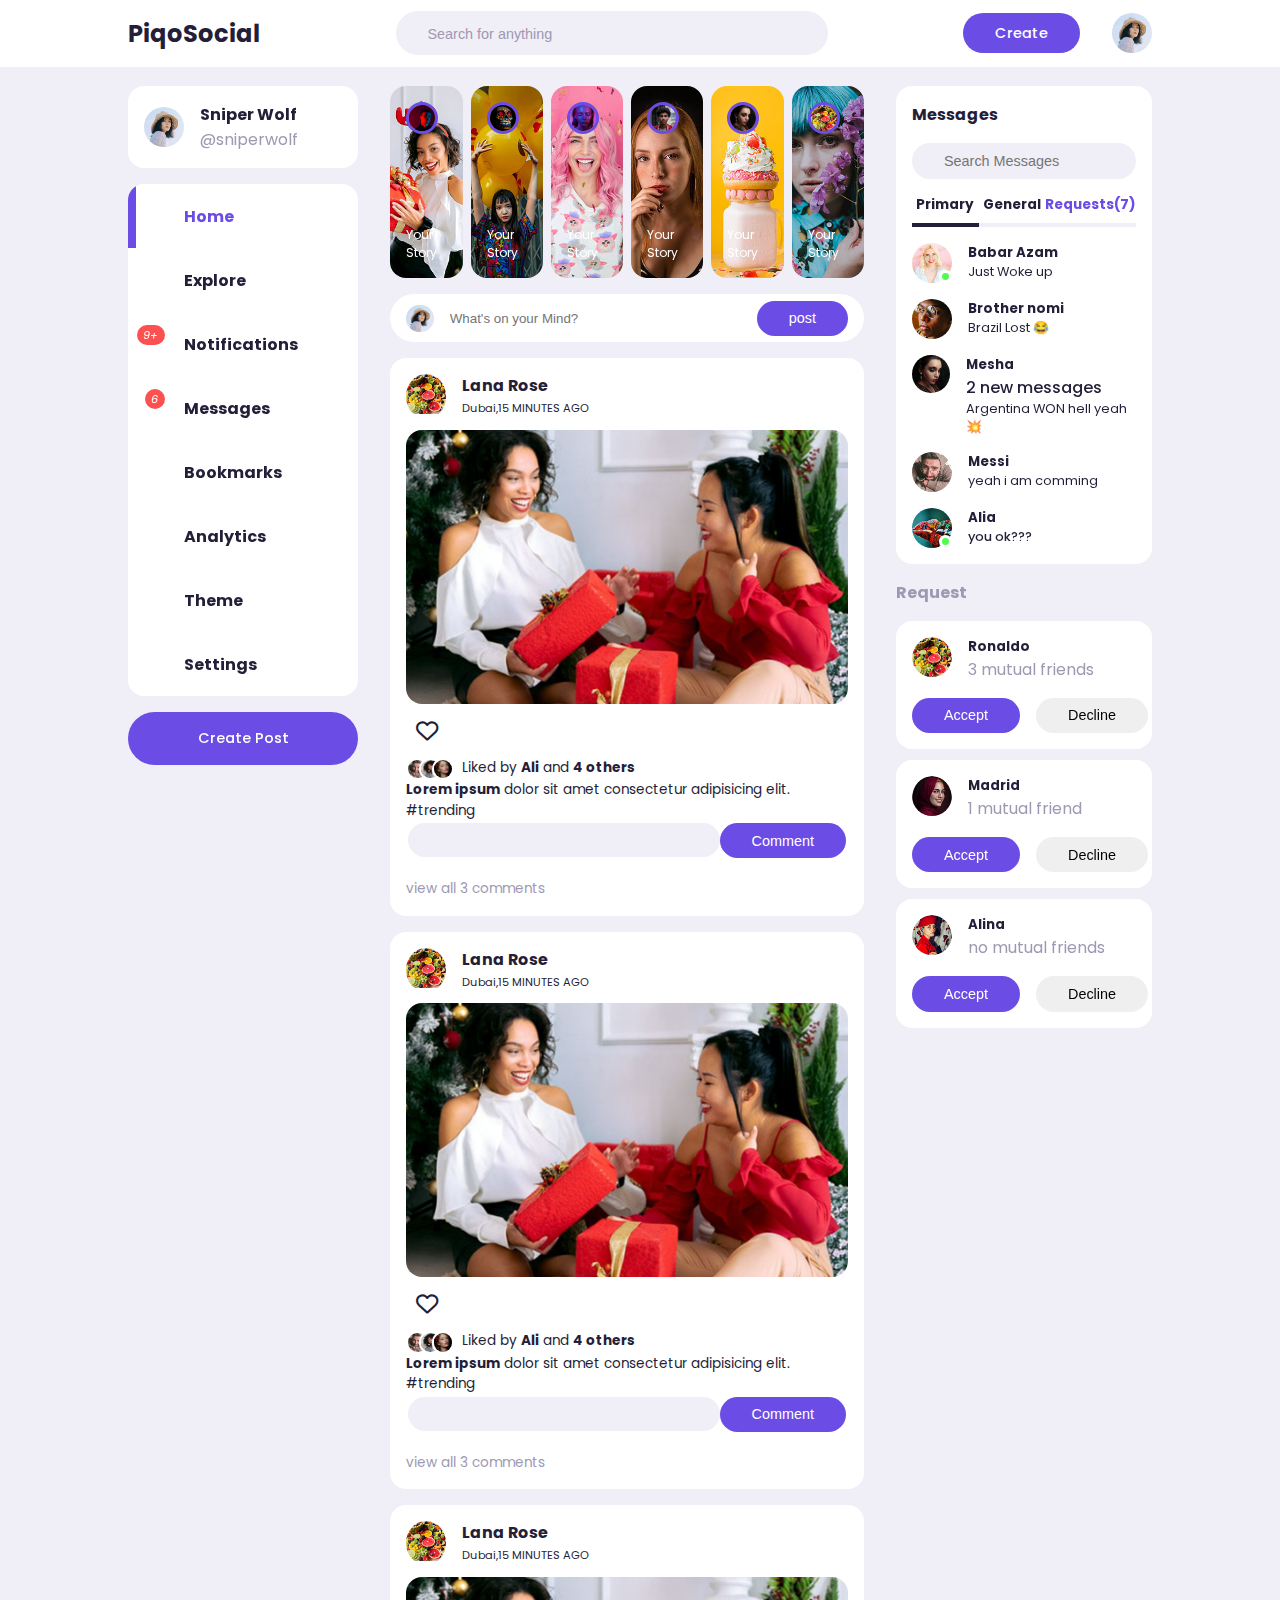
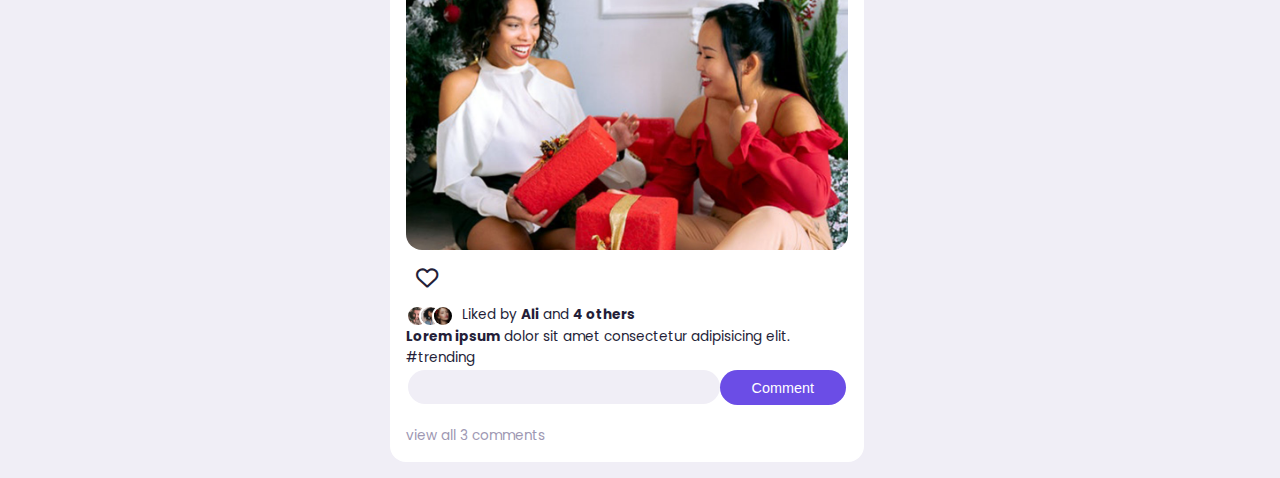
==== index_main.html @ 57a27496 "First commit" ====
<!DOCTYPE html>
<html lang="en">
  <head>
    <meta charset="UTF-8" />
    <meta http-equiv="X-UA-Compatible" content="IE=edge" />
    <meta name="viewport" content="width=device-width, initial-scale=1.0" />
    <title>PiqoSocial</title>
    <!-- CDN FOR ICONS -->
    <link
      rel="stylesheet"
      href="http://code.ionicframework.com/ionicons/2.0.1/css/ionicons.min.css"
    />
    <link
      rel="stylesheet"
      href="https://cdnjs.cloudflare.com/ajax/libs/font-awesome/6.2.1/css/all.min.css"
    />
    <link
      rel="stylesheet"
      href="https://unicons.iconscout.com/release/v2.1.6/css/unicons.css"
    />
    <!-- STYLESHEET LINK -->
    <link rel="stylesheet" href="./styles.css" />
  </head>
  <body>
    <nav>
      <div class="container">
        <h2 class="logo">PiqoSocial</h2>
        <div class="search-bar">
          <i class="uil uil-search search-api"></i>
          <input
            type="search"
            placeholder="Search for anything"
            id="feed-search"
          />
        </div>
        <div class="create">
          <label class="btn btn-primary" for="create-post">Create</label>
          <div class="profile-picture">
            <img src="./images/profile-1.jpg" alt="Profile Picture" />
          </div>
        </div>
      </div>
    </nav>
    <!-- /* ---------------------Main-Body-------------------------- */ -->
    <main>
      <div class="container">
        <!-- /* ========================Subsection-Left============================ */ -->

        <div class="left">
          <a class="profile">
            <div class="profile-picture">
              <img src="./images/profile-1.jpg" alt="Profile Picture" />
            </div>
            <div class="handle">
              <h4>Sniper Wolf</h4>
              <p class="text-muted">@sniperwolf</p>
            </div>
          </a>
          <!-- ----------Side-Bar----------------- -->
          <div class="sidebar">
            <a class="menu-item active">
              <span><i class="uil uil-home"></i></span>
              <h3>Home</h3>
            </a>
            <a class="menu-item"
              ><span><i class="uil uil-compass"></i></span>
              <h3>Explore</h3>
            </a>
            <a class="menu-item" id="notifications"
              ><span
                ><i class="uil uil-bell"
                  ><small class="notifications-count">9+</small></i
                ></span
              >
              <h3>Notifications</h3>
              <!-- ---------Notification POPUP--------------- -->
              <div class="notifications-popup">
                <div>
                  <div class="profile-picture">
                    <img src="./images/profile-2.jpg" alt="Profile Picture" />
                  </div>
                  <div class="notofication-body">
                    <b>Ali</b> accepted your friend request.
                    <small class="text-muted">2 DAYS AGO </small>
                  </div>
                </div>
                <div>
                  <div class="profile-picture">
                    <img src="./images/profile-3.jpg" alt="Profile Picture" />
                  </div>
                  <div class="notofication-body">
                    <b>Baber</b> Commented on your post.
                    <small class="text-muted">3 SECONDS AGO </small>
                  </div>
                </div>
                <div>
                  <div class="profile-picture">
                    <img src="./images/profile-4.jpg" alt="Profile Picture" />
                  </div>
                  <div class="notofication-body">
                    <b>Jane Foster</b> and <b>3 others</b> liked your post.
                    <small class="text-muted">3 MINUTES AGO </small>
                  </div>
                </div>
                <div>
                  <div class="profile-picture">
                    <img src="./images/profile-5.jpg" alt="Profile Picture" />
                  </div>
                  <div class="notofication-body">
                    <b>Emilia clark</b> Commented on a post you are tagged in.
                    <small class="text-muted">3 HOUR AGO </small>
                  </div>
                </div>
                <div>
                  <div class="profile-picture">
                    <img src="./images/profile-6.jpg" alt="Profile Picture" />
                  </div>
                  <div class="notofication-body">
                    <b>Ivanka Trump</b> Commented on a post you are tagged in.
                    <small class="text-muted">3 HOUR AGO </small>
                  </div>
                </div>
                <div>
                  <div class="profile-picture">
                    <img src="./images/profile-7.jpg" alt="Profile Picture" />
                  </div>
                  <div class="notofication-body">
                    <b>Baber</b> Commented on your post.
                    <small class="text-muted">3 SECONDS AGO </small>
                  </div>
                </div>
              </div>
            </a>
            <a class="menu-item" id="messages-notifications"
              ><span
                ><i class="uil uil-envelope-alt"
                  ><small class="notifications-count">6</small></i
                ></span
              >
              <h3>Messages</h3></a
            >
            <a class="menu-item">
              <span><i class="uil uil-bookmark"></i></span>
              <h3>Bookmarks</h3>
            </a>
            <a class="menu-item">
              <span><i class="uil uil-chart-line"></i></span>
              <h3>Analytics</h3>
            </a>
            <a class="menu-item" id="theme"
              ><span><i class="uil uil-palette"></i></span>
              <h3>Theme</h3>
            </a>
            <a class="menu-item"
              ><span><i class="uil uil-setting"></i></span>
              <h3>Settings</h3>
            </a>
          </div>
          <!-- End of SideBar -->
          <label for="create-post" class="btn btn-primary">Create Post</label>
        </div>
        <!-- END OF LEFT SIDE/* ========================Subsection-Middle============================ */ -->

        <div class="middle">
          <!-- Stories -->
          <div class="stories">
            <div class="story">
              <div class="profile-picture">
                <img src="./images/profile-8.jpg" alt="Profile Picture" />
              </div>
              <p class="name">Your Story</p>
            </div>
            <div class="story">
              <div class="profile-picture">
                <img src="./images/profile-9.jpg" alt="Profile Picture" />
              </div>
              <p class="name">Your Story</p>
            </div>
            <div class="story">
              <div class="profile-picture">
                <img src="./images/profile-10.jpg" alt="Profile Picture" />
              </div>
              <p class="name">Your Story</p>
            </div>
            <div class="story">
              <div class="profile-picture">
                <img src="./images/profile-11.jpg" alt="Profile Picture" />
              </div>
              <p class="name">Your Story</p>
            </div>
            <div class="story">
              <div class="profile-picture">
                <img src="./images/profile-12.jpg" alt="Profile Picture" />
              </div>
              <p class="name">Your Story</p>
            </div>
            <div class="story">
              <div class="profile-picture">
                <img src="./images/profile-13.jpg" alt="Profile Picture" />
              </div>
              <p class="name">Your Story</p>
            </div>
          </div>
          <!-- ------------------END OF STORY---------------- -->
          <form class="create-post">
            <div class="profile-picture">
              <img src="./images/profile-1.jpg" alt="Profile Picture" />
            </div>
            <input
              type="text"
              placeholder="What's on your Mind?"
              id="create-post"
            />
            <input
              type="submit"
              value="post"
              class="btn btn-primary post-create"
            />
          </form>
          <!-- -------------------------------Feeds------------------------ -->

          <div class="feeds">
            <!-- -------------------------------1st Feed------------------- -->

            <div class="feed">
              <div class="head">
                <div class="user">
                  <div class="profile-picture">
                    <img src="./images/profile-13.jpg" alt="Profile Picture" />
                  </div>
                  <div class="ingo">
                    <h3>Lana Rose</h3>
                    <small>Dubai,15 MINUTES AGO</small>
                  </div>
                </div>
                <span class="edit">
                  <i class="uil uil-ellipsis-h"></i>
                  <!-- <i class="uil uil-delete"></i> -->
                </span>
              </div>
              <div class="photo">
                <img src="./images/feed-1.jpg" alt="image" />
              </div>
              <div class="action-buttons">
                <div class="intraction-buttons">
                  <span class="like-btn">
                    <i class="fa-regular fa-heart active"></i
                    ><i class="fa-solid fa-heart"></i>
                  </span>
                  <span class="Comment-btn">
                    <i class="uil uil-comment-dots"></i>
                  </span>
                  <span>
                    <i class="uil uil-share-alt"></i>
                  </span>
                </div>
                <div class="bookmark">
                  <span>
                    <i class="uil uil-bookmark-full"></i>
                  </span>
                </div>
              </div>
              <div class="liked-by">
                <span><img src="./images/profile-15.jpg" alt="" /></span>
                <span><img src="./images/profile-3.jpg" alt="" /></span>
                <span><img src="./images/profile-6.jpg" alt="" /></span>
                <p>Liked by <b>Ali</b> and <b>4 others</b></p>
              </div>
              <div class="caption">
                <p>
                  <b> Lorem ipsum</b> dolor sit amet consectetur adipisicing
                  elit.
                  <span class="hash-tag">#trending</span>
                </p>
              </div>
              <table>
                <tr>
                  <td>
                    <form
                      onsubmit="event.preventDefault();onFormSubmit();"
                      autocomplete="off"
                    >
                      <div class="Comment-area">
                        <input type="text" name="fullName" class="fullName" />
                        <label
                          class="validation-error hide fullNameValidationError"
                        ></label>
                        <div class="form-action-buttons">
                          <input
                            type="submit"
                            value="Comment"
                            class="btn btn-primary"
                          />
                        </div>
                      </div>
                    </form>
                  </td>
                  <td>
                    <table class="list employeeList">
                      <thead>
                        <tr>
                          <th></th>

                          <th></th>
                        </tr>
                      </thead>
                      <tbody></tbody>
                    </table>
                  </td>
                </tr>
              </table>
              <div class="comments text-muted comment-count-text">
                view all 3 comments
              </div>
              <!-- ---------------------------1st Feed end------------------- -->
            </div>
            <!-- -------------------------------2nd Feed------------------- -->

            <div class="feed">
              <div class="head">
                <div class="user">
                  <div class="profile-picture">
                    <img src="./images/profile-13.jpg" alt="Profile Picture" />
                  </div>
                  <div class="ingo">
                    <h3>Lana Rose</h3>
                    <small>Dubai,15 MINUTES AGO</small>
                  </div>
                </div>
                <span class="edit">
                  <i class="uil uil-ellipsis-h"></i>
                </span>
              </div>
              <div class="photo">
                <img src="./images/feed-1.jpg" alt="image" />
              </div>
              <div class="action-buttons">
                <div class="intraction-buttons">
                  <span class="like-btn">
                    <i class="fa-regular fa-heart active"></i
                    ><i class="fa-solid fa-heart"></i>
                  </span>
                  <span class="Comment-btn">
                    <i class="uil uil-comment-dots"></i>
                  </span>
                  <span>
                    <i class="uil uil-share-alt"></i>
                  </span>
                </div>
                <div class="bookmark">
                  <span>
                    <i class="uil uil-bookmark-full"></i>
                  </span>
                </div>
              </div>
              <div class="liked-by">
                <span><img src="./images/profile-15.jpg" alt="" /></span>
                <span><img src="./images/profile-3.jpg" alt="" /></span>
                <span><img src="./images/profile-6.jpg" alt="" /></span>
                <p>Liked by <b>Ali</b> and <b>4 others</b></p>
              </div>
              <div class="caption">
                <p>
                  <b> Lorem ipsum</b> dolor sit amet consectetur adipisicing
                  elit.
                  <span class="hash-tag">#trending</span>
                </p>
              </div>
              <table>
                <tr>
                  <td>
                    <form
                      onsubmit="event.preventDefault();onFormSubmit();"
                      autocomplete="off"
                    >
                      <div class="Comment-area">
                        <input type="text" name="fullName" class="fullName" />
                        <label
                          class="validation-error hide fullNameValidationError"
                        ></label>
                        <div class="form-action-buttons">
                          <input
                            type="submit"
                            value="Comment"
                            class="btn btn-primary"
                          />
                        </div>
                      </div>
                    </form>
                  </td>
                  <td>
                    <table class="list employeeList">
                      <thead>
                        <tr>
                          <th></th>

                          <th></th>
                        </tr>
                      </thead>
                      <tbody></tbody>
                    </table>
                  </td>
                </tr>
              </table>
              <div class="comments text-muted comment-count-text">
                view all 3 comments
              </div>
              <!-- <div class="comments text-muted">view all 3 comments</div> -->
            </div>
            <!-- --------------------------2nd Feed End------------------- -->

            <!-- -------------------------------3rd Feed------------------- -->

            <div class="feed">
              <div class="head">
                <div class="user">
                  <div class="profile-picture">
                    <img src="./images/profile-13.jpg" alt="Profile Picture" />
                  </div>
                  <div class="ingo">
                    <h3>Lana Rose</h3>
                    <small>Dubai,15 MINUTES AGO</small>
                  </div>
                </div>
                <span class="edit">
                  <i class="uil uil-ellipsis-h"></i>
                </span>
              </div>
              <div class="photo">
                <img src="./images/feed-1.jpg" alt="image" />
              </div>
              <div class="action-buttons">
                <div class="intraction-buttons">
                  <span class="like-btn">
                    <i class="fa-regular fa-heart active"></i
                    ><i class="fa-solid fa-heart"></i>
                  </span>
                  <span class="Comment-btn">
                    <i class="uil uil-comment-dots"></i>
                  </span>
                  <span>
                    <i class="uil uil-share-alt"></i>
                  </span>
                </div>
                <div class="bookmark">
                  <span>
                    <i class="uil uil-bookmark-full"></i>
                  </span>
                </div>
              </div>
              <div class="liked-by">
                <span><img src="./images/profile-15.jpg" alt="" /></span>
                <span><img src="./images/profile-3.jpg" alt="" /></span>
                <span><img src="./images/profile-6.jpg" alt="" /></span>
                <p>Liked by <b>Ali</b> and <b>4 others</b></p>
              </div>
              <div class="caption">
                <p>
                  <b> Lorem ipsum</b> dolor sit amet consectetur adipisicing
                  elit.
                  <span class="hash-tag">#trending</span>
                </p>
              </div>
              <table>
                <tr>
                  <td>
                    <form
                      onsubmit="event.preventDefault();onFormSubmit();"
                      autocomplete="off"
                    >
                      <div class="Comment-area">
                        <input type="text" name="fullName" class="fullName" />
                        <label
                          class="validation-error hide fullNameValidationError"
                        ></label>
                        <div class="form-action-buttons">
                          <input
                            type="submit"
                            value="Comment"
                            class="btn btn-primary"
                          />
                        </div>
                      </div>
                    </form>
                  </td>
                  <td>
                    <table class="list employeeList">
                      <thead>
                        <tr>
                          <th></th>

                          <th></th>
                        </tr>
                      </thead>
                      <tbody></tbody>
                    </table>
                  </td>
                </tr>
              </table>
              <div class="comments text-muted comment-count-text">
                view all 3 comments
              </div>
            </div>
            <!-- --------------------------3rd Feed End------------------- -->
          </div>
          <!-- --------------------------Feeds End------------------- -->
        </div>
        <!-- /* =================Subsection-Middle End=================== */ -->

        <!-- /* ========================Subsection-Right============================ */ -->

        <div class="right">
          <div class="messages">
            <div class="headings">
              <h4>Messages</h4>
              <i class="uil uil-edit"></i>
            </div>
            <!-- --------------------------Search Bar------------------- -->
            <div class="search-bar">
              <i class="uil uil-search"></i>
              <input
                type="search"
                placeholder="Search Messages"
                id="message-search"
              />
            </div>
            <!-- --------------------------Message Catagory------------------- -->
            <div class="category">
              <h6 class="active">Primary</h6>
              <h6>General</h6>
              <h6 class="message-requests">Requests(7)</h6>
            </div>
            <!-- --------------------------Message------------------- -->
            <div class="message">
              <div class="profile-picture">
                <img src="./images/profile-17.jpg" />
                <div class="active"></div>
              </div>
              <div class="message-body">
                <h5>Babar Azam</h5>
                <p class="text-Muted">Just Woke up</p>
              </div>
            </div>
            <!-- --------------------------Message------------------- -->
            <div class="message">
              <div class="profile-picture">
                <img src="./images/profile-18.jpg" />
              </div>
              <div class="message-body">
                <h5>Brother nomi</h5>
                <p class="text-Muted">Brazil Lost 😂</p>
              </div>
            </div>
            <!-- --------------------------Message------------------- -->
            <div class="message">
              <div class="profile-picture">
                <img src="./images/profile-12.jpg" />
              </div>
              <div class="message-body">
                <h5>Mesha</h5>
                <div class="text-bold">2 new messages</div>

                <p class="text-Muted">Argentina WON hell yeah💥</p>
              </div>
            </div>
            <!-- --------------------------Message------------------- -->
            <div class="message">
              <div class="profile-picture">
                <img src="./images/profile-15.jpg" />
              </div>
              <div class="message-body">
                <h5>Messi</h5>
                <p class="text-Muted">yeah i am comming</p>
              </div>
            </div>
            <!-- --------------------------Message------------------- -->
            <div class="message">
              <div class="profile-picture">
                <img src="./images/profile-19.jpg" />
                <div class="active"></div>
              </div>
              <div class="message-body">
                <h5>Alia</h5>
                <p class="text-bold">you ok???</p>
              </div>
            </div>
          </div>
          <!-- ------------------END OF Message------------------- -->

          <!-- --------------------------Friend Requests------------------- -->
          <div class="friend-requests">
            <h4>Request</h4>
            <!-- --------------------------Request 1------------------- -->

            <div class="request">
              <div class="info">
                <div class="profile-picture">
                  <img src="./images/profile-13.jpg" />
                </div>
                <div>
                  <h5>Ronaldo</h5>
                  <p class="text-muted">3 mutual friends</p>
                </div>
              </div>
              <div class="action">
                <button class="btn btn-primary">Accept</button>
                <button class="btn">Decline</button>
              </div>
            </div>
            <!-- --------------------------Request 2------------------- -->

            <div class="request">
              <div class="info">
                <div class="profile-picture">
                  <img src="./images/profile-20.jpg" />
                </div>
                <div>
                  <h5>Madrid</h5>
                  <p class="text-muted">1 mutual friend</p>
                </div>
              </div>
              <div class="action">
                <button class="btn btn-primary">Accept</button>
                <button class="btn">Decline</button>
              </div>
            </div>
            <!-- --------------------------Request 3------------------- -->

            <div class="request">
              <div class="info">
                <div class="profile-picture">
                  <img src="./images/profile-16.jpg" />
                </div>
                <div>
                  <h5>Alina</h5>
                  <p class="text-muted">no mutual friends</p>
                </div>
              </div>
              <div class="action">
                <button class="btn btn-primary">Accept</button>
                <button class="btn">Decline</button>
              </div>
            </div>
          </div>
        </div>
        <!-- /* ==================Subsection-Right-END=================== */ -->
      </div>
    </main>
    <!-- /* ==================Theme Customization=================== */ -->
    <div class="customize-theme">
      <div class="card">
        <h2>Customize your view</h2>
        <p>Manage your Font size, color,and background.</p>
        <!-- Font SIZES -->
        <div class="font-size">
          <h4>Font Size</h4>
          <div>
            <h6>Aa</h6>
            <div class="choose-size">
              <span class="font-size-1"></span
              ><span class="font-size-2 active"></span
              ><span class="font-size-3"></span><span class="font-size-4"></span
              ><span class="font-size-5"></span>
            </div>
            <h3>Aa</h3>
          </div>
        </div>

        <!-- Primary COLORS -->
        <div class="color">
          <h4>Color</h4>
          <div class="choose-color">
            <span class="color-1 active"></span><span class="color-2"></span
            ><span class="color-3"></span><span class="color-4"></span
            ><span class="color-5"></span>
          </div>
        </div>

        <!-- BACKGROUND COLOR -->
        <div class="background">
          <h4>Background</h4>
          <div class="choose-bg">
            <div class="bg-1 active">
              <span></span>
              <h5 for="bg-1">Light</h5>
            </div>
            <div class="bg-2">
              <span></span>
              <h5 for="bg-2">Dim</h5>
            </div>
            <div class="bg-3">
              <span></span>
              <h5 for="bg-3">Lights Out</h5>
            </div>
          </div>
        </div>
      </div>
    </div>

    <!-- <h1>sdfghj</h1> -->

    <script src="./script.js"></script>
  </body>
</html>
---- styles.css ----
@import url("https://fonts.googleapis.com/css2?family=Poppins:wght@300;400;500;600&display=swap");

*,
*::before,
*::after {
  padding: 0;
  margin: 0;
  box-sizing: border-box;
  outline: 0;
  text-decoration: none;
  list-style: none;
  border: none;
}
/* variable initializing for later use */
:root {
  --color-primary-hue: 252;
  --dark-color-lightness: 17%;
  --light-color-lightness: 95%;
  --white-color-lightness: 100%;
  --color-white: hsl(252, 30%, var(--white-color-lightness));
  --color-light: hsl(252, 30%, var(--light-color-lightness));
  --color-gray: hsl(252, 15%, 65%);
  --color-primary: hsl(var(--color-primary-hue), 75%, 60%);
  --color-secondary: hsl(252, 100%, 90%);
  --color-success: hsl(120, 95%, 65%);
  --color-danger: hsl(0, 95%, 65%);
  --color-dark: hsl(252, 30%, var(--dark-color-lightness));
  --color-black: hsl(252, 30%, 10%);

  --border-radius: 2rem;
  --card-border-radius: 1rem;
  --btn-padding: 0.6rem 2rem;
  --search-padding: 0.6rem 1rem;
  --card-padding: 1rem;

  --sticky-top-left: 5.4rem;
  --sticky-top-right: -18rem;
}
/* General Styling */
body {
  font-family: "Poppins", sans-serif, Helvetica;
  color: var(--color-dark);
  background-color: var(--color-light);
  overflow-x: hidden;
}
.container {
  width: 80%;
  margin: 0 auto;
}
.profile-picture {
  width: 2.5rem;
  aspect-ratio: 1/1;
  border-radius: 50%;
  overflow: hidden;
}
img {
  width: 100%;
  display: block;
}

.btn {
  display: inline-block;
  padding: var(--btn-padding);
  font-weight: 500;
  border-radius: var(--border-radius);
  cursor: pointer;
  transition: all 300ms ease;
  font-size: 0.9rem;
}
.btn:hover {
  opacity: 0.8;
}
.btn-primary {
  background-color: var(--color-primary);
  color: white;
}

.text-bold {
  font-weight: 500;
}
.text-muted {
  color: var(--color-gray);
}
/* -------------------NAVBAR STYLING--------------- */
nav {
  width: 100%;
  background: var(--color-white);
  padding: 0.7rem 0;
  position: fixed;
  top: 0;
  z-index: 10;
}
nav .container {
  display: flex;
  justify-content: space-between;
  align-items: center;
}
nav .search-bar {
  background: var(--color-light);
  border-radius: var(--border-radius);
  padding: var(--search-padding);
}
nav .search-bar input[type="search"] {
  background: transparent;
  width: 30vw;
  color: var(--color-dark);
  margin-left: 1rem;
  font-size: 0.9rem;
}
nav .search-bar input[type="search"]::placeholder {
  color: var(--color-gray);
}
nav .create {
  display: flex;
  gap: 2rem;
}
/* ---------------------Main-Body-------------------------- */
main {
  position: relative;
  top: 5.4rem;
}

main .container {
  display: grid;
  grid-template-columns: 18vw auto 20vw;
  column-gap: 2rem;
  position: relative;
}
/* -------------------------Left-Part------------------------------- */
main .container .left {
  height: max-content;
  position: sticky;
  top: var(--sticky-top-left);
}
main .container .left .profile {
  padding: var(--card-padding);
  background: var(--color-white);
  border-radius: var(--card-border-radius);
  display: flex;
  column-gap: 1rem;
  align-items: center;
  width: 100%;
}
/* ---------SIDE-BAR------------ */

.left .sidebar {
  margin-top: 1rem;
  border-radius: var(--card-border-radius);
  background-color: var(--color-white);
}
.left .sidebar .menu-item {
  display: flex;
  align-items: center;
  height: 4rem;
  cursor: pointer;
  position: relative;
  transition: all 300ms ease;
}
.left .sidebar .menu-item:hover {
  background: var(--color-light);
}
.left .sidebar i {
  font-size: 1.4rem;
  color: var(--color-gray);
  position: relative;
  margin-left: 2rem;
}
.left .sidebar i .notifications-count {
  background: var(--color-danger);
  color: white;
  border-radius: 0.8rem;
  font-size: 0.7rem;
  width: -moz-fit-content;
  width: fit-content;
  padding: 0.1rem 0.4rem;
  position: absolute;
  top: -0.2rem;
  right: -0.3rem;
}
.left .sidebar h3 {
  margin-left: 1.5rem;
  font-size: 1rem;
}
.left .sidebar .active h3,
.left .sidebar .active i {
  color: var(--color-primary);
}
.left .sidebar .active::before {
  content: "";
  display: block;
  height: 100%;
  width: 0.5rem;
  position: absolute;
  background: var(--color-primary);
}
.left .sidebar .menu-item:first-child.active {
  border-top-left-radius: var(--card-border-radius);
  overflow: hidden;
}
.left .sidebar .menu-item:last-child.active {
  border-bottom-left-radius: var(--card-border-radius);
  overflow: hidden;
}
.left .btn {
  margin-top: 1rem;
  width: 100%;
  text-align: center;
  padding: 1rem 0;
}
/* -----------------------Notification-Popup-------------------- */
.left .notifications-popup {
  position: absolute;
  top: 0;
  left: 110%;
  width: 30rem;
  background: var(--color-white);
  padding: var(--card-padding);
  border-radius: var(--card-border-radius);
  box-shadow: 0 0 2rem hsl(var(--color-primary), 75%, 60% 25%);
  z-index: 8;
  display: none;
}
.left .notifications-popup::before {
  content: "";
  width: 1.2rem;
  height: 1.2rem;
  display: block;
  background: var(--color-white);
  position: absolute;
  left: -0.6rem;
  transform: rotate(45deg);
}

.left .notifications-popup > div {
  display: flex;
  align-items: start;
  gap: 1rem;
  margin-bottom: 1rem;
}
.left .notifications-popup small {
  display: block;
}

/* -----------------Middle Section---------------- */
.middle .stories {
  display: flex;
  justify-content: space-between;
  height: 12rem;
  gap: 0.5rem;
}
.middle .stories .story {
  padding: var(--card-padding);
  border-radius: var(--card-border-radius);
  display: flex;
  flex-direction: column;
  width: 100%;
  justify-content: space-between;
  align-items: center;
  font-size: 0.75rem;
  position: relative;
  overflow: hidden;
  color: white;
}
.middle .stories .story:nth-child(1) {
  background: url("./images/story-1.jpg") no-repeat center center/cover;
}
.middle .stories .story:nth-child(2) {
  background: url("./images/story-2.jpg") no-repeat center center/cover;
}
.middle .stories .story:nth-child(3) {
  background: url("./images/story-3.jpg") no-repeat center center/cover;
}
.middle .stories .story:nth-child(4) {
  background: url("./images/story-4.jpg") no-repeat center center/cover;
}
.middle .stories .story:nth-child(5) {
  background: url("./images/story-5.jpg") no-repeat center center/cover;
}
.middle .stories .story:nth-child(6) {
  background: url("./images/story-6.jpg") no-repeat center center/cover;
}

.middle .story .profile-picture {
  width: 2rem;
  height: 2rem;
  align-self: flex-start;
  border: 3px solid var(--color-primary);
}

/* Create POST SECTION */
.middle .create-post {
  width: 100%;
  display: flex;
  justify-content: space-between;
  align-items: center;
  margin-top: 1rem;
  background: var(--color-white);
  padding: 0.4rem var(--card-padding);
  border-radius: var(--border-radius);
}
.middle .create-post input[type="text"] {
  justify-self: start;
  width: 100%;
  padding-left: 1rem;
  background: transparent;
  color: var(--color-dark);
  margin-right: 1rem;
}

/* ------------------Feed STYLING---------------- */

.middle .feeds .feed {
  background: var(--color-white);
  border-radius: var(--card-border-radius);
  padding: var(--card-padding);
  margin: 1rem 0;
  font-size: 0.85rem;
  line-height: 1.5;
}
.middle .feed .head {
  display: flex;
  justify-content: space-between;
}
.middle .feed .user {
  display: flex;
  gap: 1rem;
}
.middle .feed .photo {
  border-radius: var(--card-border-radius);
  overflow: hidden;
  margin: 0.7rem 0;
}
.middle .feed .action-buttons {
  display: flex;
  justify-content: space-between;
  align-items: center;
  font-size: 1.4rem;
  margin: 0.6rem;
}
.middle .liked-by {
  display: flex;
}
.middle .liked-by span {
  width: 1.4rem;
  height: 1.4rem;
  display: block;
  border-radius: 50%;
  overflow: hidden;
  border: 2px solid var(--color-white);
  margin-left: -0.6rem;
}
.middle .liked-by span:first-child {
  margin: 0;
}

.middle .liked-by p {
  margin-left: 0.5rem;
}

/* //Like customization */
/* .uil-heart:hover {
} */
.fa-regular:hover {
  animation: like 0.5s 1;
  /* fill: black; */
  border: var(--color-primary);
  cursor: pointer;
}
.fa-solid {
  cursor: pointer;

  display: none;
}
.fa-solid:hover {
  animation: like 0.5s 1;
}

@-webkit-keyframes like {
  0% {
    transform: scale(1);
  }
  90% {
    transform: scale(1.2);
  }
  100% {
    transform: scale(1.1);
  }
}

/* .comment-section {
  display: none;
} */

.middle .feed .search-bar {
  background: var(--color-light);
  border-radius: var(--border-radius);
  padding: var(--search-padding);
  /* display: flex; */
  margin-bottom: 1rem;
}

/* ----------------------------------------------------- */
.fullName {
  background: var(--color-light);
  border-radius: var(--border-radius);
  padding: var(--search-padding);
  display: flex;
  margin-bottom: 1rem;
  align-items: center;
  justify-content: space-between;
  width: 100%;
  /* background: ;

  color: var(--color-dark);
  margin-left: 1rem;
  font-size: 0.9rem; */
}

.feed table {
  width: 100%;
}
table tbody tr {
  display: flex;
  flex-direction: column;
}
.Comment-area {
  display: flex;
  /* align-items: center; */
  /* width: 70%; */
  justify-content: space-between;
}
.Comment-area button {
  /* background: var(--color-primary); */
  background-color: var(--color-primary);
  color: white;
  display: inline-block;
  padding: var(--btn-padding);
  font-weight: 500;
  border-radius: var(--border-radius);
  cursor: pointer;
  transition: all 300ms ease;
  font-size: 0.9rem;
}
.cmt-btn {
  height: 1rem;
  display: inline-flex;
  flex-wrap: wrap;
  align-content: center;
}
/* <!-- ========================Subsection-Right-STYLING============================ --> */

main .container .right {
  height: max-content;
  position: sticky;
  top: var(--sticky-top-right);
  bottom: 0;
}
.right .messages {
  background: var(--color-white);
  border-radius: var(--card-border-radius);
  padding: var(--card-padding);
}
.right .messages .headings {
  display: flex;
  align-items: center;
  justify-content: space-between;
  margin-bottom: 1rem;
}

.right .messages .search-bar {
  background: var(--color-light);
  border-radius: var(--border-radius);
  padding: var(--search-padding);
  display: flex;
  margin-bottom: 1rem;
}

.right .messages .search-bar input[type="search"] {
  background: transparent;
  width: 30vw;
  color: var(--color-dark);
  margin-left: 1rem;
  font-size: 0.9rem;
}

.right .messages .category {
  display: flex;
  justify-content: space-between;
  margin-bottom: 1rem;
}

.right .messages .category h6 {
  width: 100%;
  text-align: center;
  border-bottom: 4px solid var(--color-light);
  padding-bottom: 0.5rem;
  font-size: 0.85rem;
}
.right .messages .category .active {
  border-color: var(--color-dark);
}
.right .messages .message-requests {
  color: var(--color-primary);
}
.right .messages .message {
  display: flex;
  gap: 1rem;
  margin-bottom: 1rem;
  align-items: flex-start;
}
.right .messages .message .profile-picture {
  position: relative;
  overflow: visible;
}
.right .profile-picture img {
  border-radius: 50%;
}
.right .messages .message:last-child {
  margin: 0;
}
.right .messages .message p {
  font-size: 0.8rem;
}
.right .messages .message .profile-picture .active {
  width: 0.8rem;
  height: 0.8rem;
  border-radius: 50%;
  position: absolute;
  bottom: 0;
  right: 0;
  border: 3px solid var(--color-white);
  background: var(--color-success);
}

/* <!-- ========================Friend Requests-STYLING=================== --> */
.friend-requests {
  margin-top: 1rem;
}
.friend-requests h4 {
  color: var(--color-gray);
  margin: 1rem 0;
}
.right .request {
  background: var(--color-white);
  padding: var(--card-padding);
  border-radius: var(--card-border-radius);
  margin-bottom: 0.7rem;
}
.right .request .info {
  display: flex;
  gap: 1rem;
  margin-bottom: 1rem;
}
.right .request .action {
  display: flex;
  gap: 1rem;
}

/* <!-- ========================Theme Customization=================== --> */
.customize-theme {
  background: rgba(255, 255, 255, 0.5);
  width: 100vw;
  height: 100vh;
  position: fixed;
  top: 0;
  left: 0;
  z-index: 100;
  text-align: center;
  display: grid;
  place-items: center;
  font-size: 0.9rem;
  display: none;
}

.customize-theme .card {
  background: var(--color-white);
  padding: 3rem;
  border-radius: var(--card-border-radius);
  width: 50%;
  box-shadow: 0 0 1rem var(--color-primary);
}
/* -------------FONT SIZE--------------- */
.customize-theme .font-size {
  margin-top: 5rem;
}
.customize-theme .font-size > div {
  display: flex;
  justify-content: space-between;
  align-items: center;
  background: var(--color-light);
  padding: var(--search-padding);
  border-radius: var(--card-border-radius);
}
.customize-theme .choose-size {
  background: var(--color-secondary);
  height: 0.3rem;
  width: 100%;
  margin: 0 1rem;
  display: flex;
  justify-content: space-between;
  align-items: center;
}

.customize-theme .choose-size span {
  width: 1rem;
  height: 1rem;
  background: var(--color-secondary);
  border-radius: 50%;
  cursor: pointer;
}
.customize-theme .choose-size span.active {
  background: var(--color-primary);
}

/* -------------Theme color--------------- */

.customize-theme .choose-color {
  background: var(--color-light);
  padding: var(--search-padding);
  border-radius: var(--card-border-radius);
  display: flex;
  align-items: center;
  justify-content: space-between;
}

.customize-theme .choose-color span {
  width: 2.2rem;
  height: 2.2rem;
  border-radius: 50%;
}
.customize-theme .choose-color span:nth-child(1) {
  background-color: hsl(252, 75%, 60%);
}
.customize-theme .choose-color span:nth-child(2) {
  background-color: hsl(52, 75%, 60%);
}
.customize-theme .choose-color span:nth-child(3) {
  background-color: hsl(352, 75%, 60%);
}
.customize-theme .choose-color span:nth-child(4) {
  background-color: hsl(152, 75%, 60%);
}
.customize-theme .choose-color span:nth-child(5) {
  background-color: hsl(202, 75%, 60%);
}

.customize-theme .choose-color span.active {
  border: 5px solid white;
}

/* -----------------BackGround----------------- */

.customize-theme .background {
  margin-top: 2rem;
}
.customize-theme .choose-bg {
  display: flex;
  align-items: center;
  justify-content: space-between;
  gap: 1.5rem;
}
.customize-theme .choose-bg > div {
  padding: var(--card-padding);
  width: 100%;
  display: flex;
  align-items: center;
  font-size: 1rem;
  font-weight: bold;
  border-radius: 0.4rem;
  cursor: pointer;
}
.customize-theme .choose-bg > div.active {
  border: 2px solid var(--color-primary);
}
.customize-theme .choose-bg .bg-1 {
  background: white;
  color: black;
}
.customize-theme .choose-bg .bg-2 {
  background: hsl(252, 30%, 17%);
  color: white;
}
.customize-theme .choose-bg .bg-3 {
  background: hsl(252, 30%, 10%);
  color: white;
}
.customize-theme .choose-bg > div span {
  width: 2rem;
  height: 2rem;
  border: 2px solid var(--color-gray);
  border-radius: 50%;
  margin-right: 1rem;
}

/* <!-- ========================Small Laptops and Big Tablets=================== --> */
@media screen and (max-width: 1200px) {
  .container {
    width: 96%;
  }
  main .container {
    grid-template-columns: 5rem auto 30vw;
    gap: 1rem;
  }
  .left {
    width: 5rem;
    z-index: 5;
  }
  main .container .left .profile {
    display: none;
  }
  .sidebar h3 {
    display: none;
  }
  .left .btn {
    display: none;
  }

  .customize-theme .card {
    width: 80vw;
  }
}
/* <!-- ========================Small Tablets and Mobile Phone=================== --> */

@media screen and (max-width: 992px) {
  nav .search-bar {
    display: none;
  }
  main .container {
    grid-template-columns: 0 auto 5rem;
    gap: 0;
  }
  main .container .left {
    grid-column: 3/4;
    position: fixed;
    bottom: 0;
    right: 0;
  }
  /* Notification-Popup */
  .left .notifications-popup {
    position: fixed;
    left: -20rem;
    width: 20rem;
  }
  .left .notifications-popup::before {
    position: absolute;
    top: 1.3rem;
    left: calc(20rem - 0.6rem);
    display: block;
  }
  main .container .middle {
    grid-column: 1/3;
  }
  main .container .right {
    display: none;
  }
  .customize-theme .card {
    width: 96vw;
  }
}
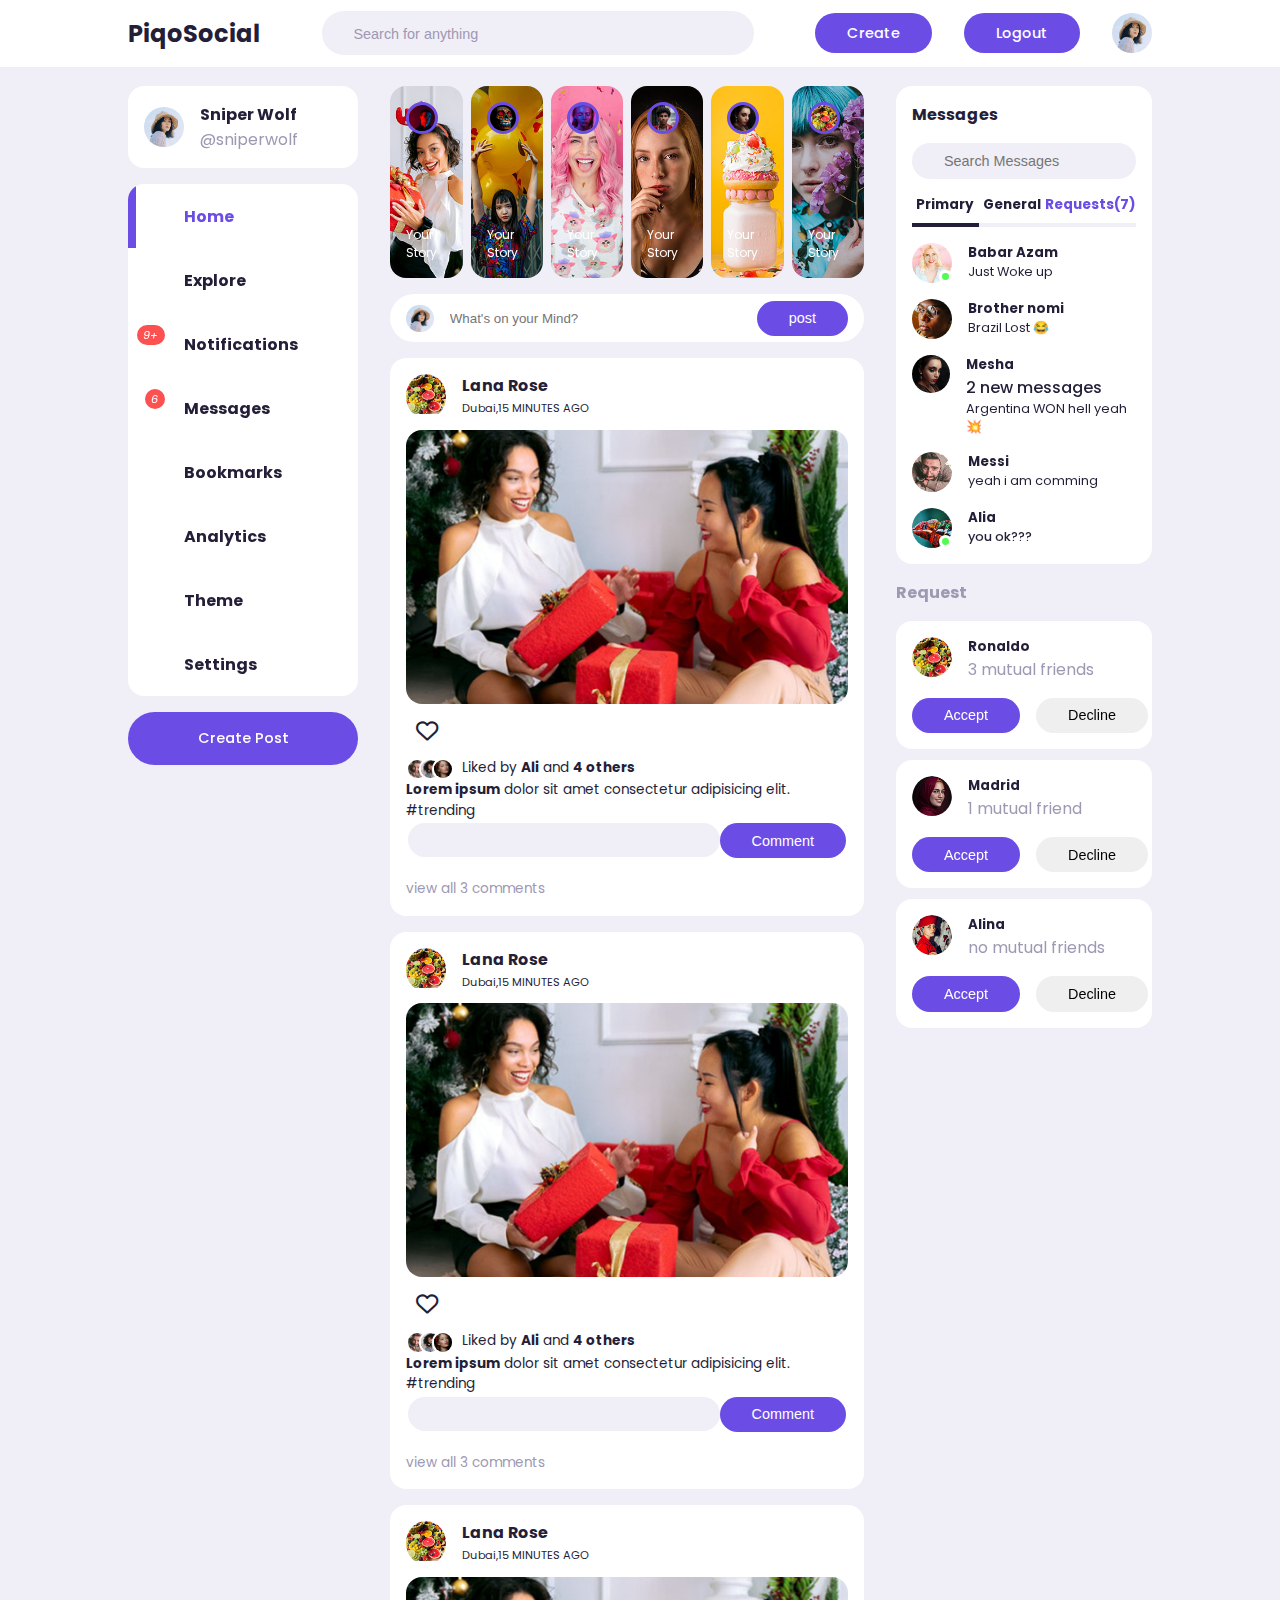
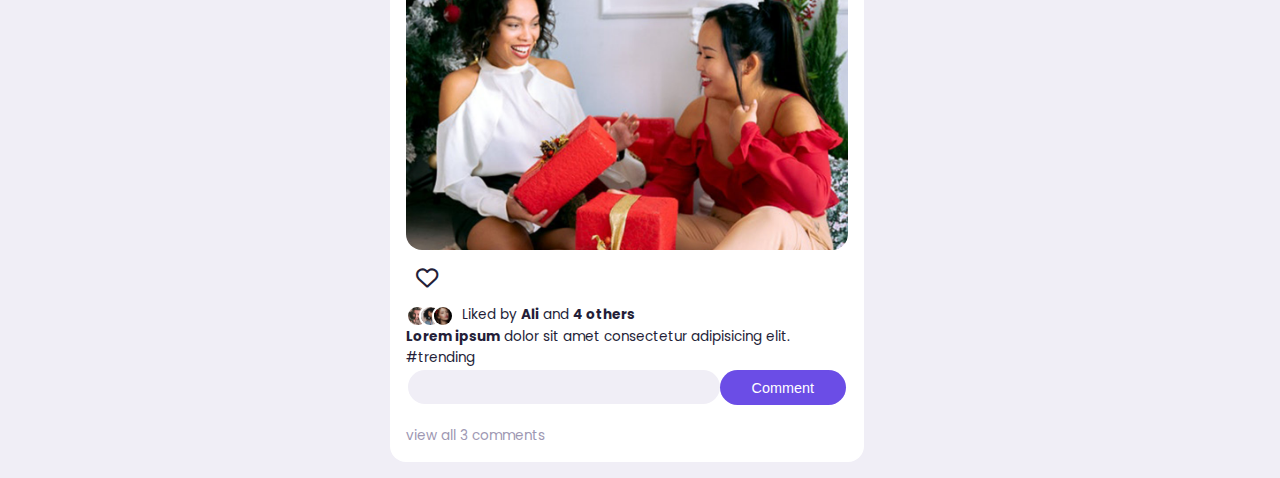
==== commit f1978df3: "Some Updates" ====
--- a/index_main.html
+++ b/index_main.html
@@ -4,6 +4,12 @@
     <meta charset="UTF-8" />
     <meta http-equiv="X-UA-Compatible" content="IE=edge" />
     <meta name="viewport" content="width=device-width, initial-scale=1.0" />
+    <link
+      rel="shortcut icon"
+      href="./images/icons8-steam-circled-96.png"
+      type="image/.png"
+    />
+
     <title>PiqoSocial</title>
     <!-- CDN FOR ICONS -->
     <link
@@ -35,6 +41,8 @@
         </div>
         <div class="create">
           <label class="btn btn-primary" for="create-post">Create</label>
+          <label class="btn btn-primary" id="Logout">Logout</label>
+
           <div class="profile-picture">
             <img src="./images/profile-1.jpg" alt="Profile Picture" />
           </div>
--- a/styles.css
+++ b/styles.css
@@ -447,6 +447,62 @@
   flex-wrap: wrap;
   align-content: center;
 }
+
+/* Comment Box */
+.comment-block {
+  display: flex;
+  align-items: flex-start;
+  padding-bottom: 0.5rem;
+}
+.comment-block .comment-image {
+  width: 4rem;
+  height: 4rem;
+  border-radius: 50%;
+  opacity: 0;
+  transform: scale(0.1);
+  animation: popup 0.5s cubic-bezier(1, 0, 0, 1.5) forwards;
+}
+.comment-block .comment-dialog {
+  background-color: #87decd;
+  color: #fff;
+  padding: 1rem;
+  max-width: 300px;
+  position: relative;
+  margin-left: 1.5rem;
+  opacity: 0;
+  transform: scale(0.5);
+  animation: popup 0.4s cubic-bezier(0.55, 0, 0, 1.5) 0.4s forwards;
+}
+.comment-block .comment-dialog::before,
+.comment-block .comment-dialog::after {
+  content: "";
+  position: absolute;
+}
+.comment-block .comment-dialog::before {
+  top: -0.45rem;
+  left: 0;
+  width: 100%;
+  height: 0.5rem;
+  background-color: #87decd;
+}
+.comment-block .comment-dialog::after {
+  top: 1rem;
+  left: -1rem;
+  border: 0.5rem solid transparent;
+  border-right-color: #87decd;
+  border-top-color: #87decd;
+}
+.comment-block .username {
+  margin: 0 0 0.8rem;
+}
+
+@keyframes popup {
+  100% {
+    transform: scale(1);
+    opacity: 1;
+  }
+}
+
 /* <!-- ========================Subsection-Right-STYLING============================ --> */
 
 main .container .right {
